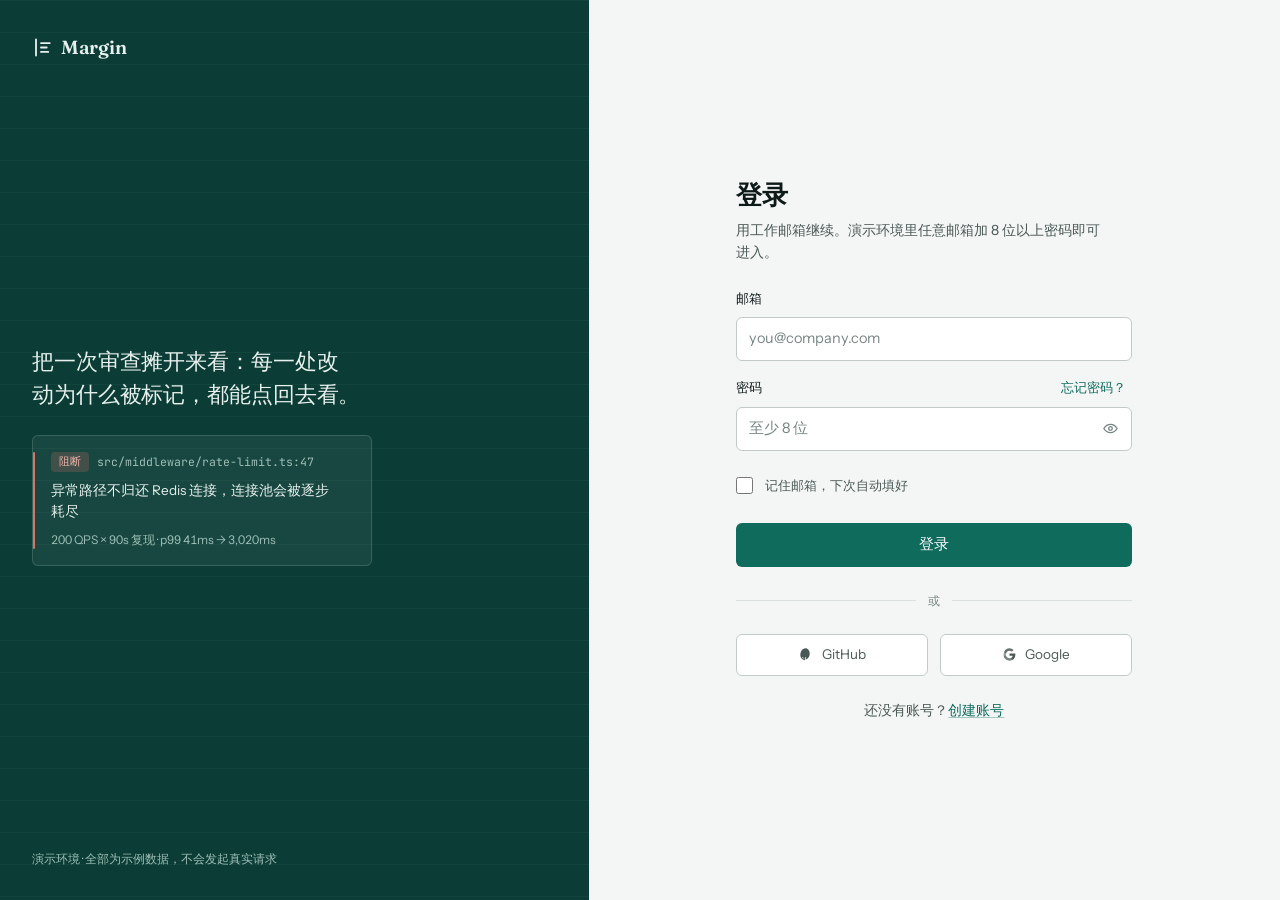
==== login.html @ 3e9572cc "feat: 代码审查 agent 前端原型（工作台 / 登录注册 / 模型配置中心） - 工作台：左侧空间栏、审查计划、可折叠工具调用、发现列表、输入坞与模型选择器  - 登录 / 注册：分屏布局、表" ====
<!DOCTYPE html>
<html lang="zh-CN">
  <head>
    <meta charset="UTF-8" />
    <meta name="viewport" content="width=device-width, initial-scale=1" />
    <meta name="theme-color" content="#0b3d36" />
    <meta name="description" content="登录 Margin，继续你的代码审查工作台。" />
    <title>登录 · Margin</title>

    <link rel="preconnect" href="https://fonts.googleapis.com" />
    <link rel="preconnect" href="https://fonts.gstatic.com" crossorigin />
    <link
      rel="stylesheet"
      href="https://fonts.googleapis.com/css2?family=Fraunces:opsz,wght@9..144,400..700&family=Instrument+Sans:wght@400;500;600&family=JetBrains+Mono:wght@400;500;600&display=swap"
    />

    <link rel="stylesheet" href="styles/tokens.css" />
    <link rel="stylesheet" href="styles/auth.css" />
  </head>

  <body class="auth-body">
    <main class="auth">
      <!-- ================= 左：样张台 ================= -->
      <aside class="auth__aside">
        <div class="auth__brand">
          <svg
            class="brand__mark"
            width="21"
            height="21"
            viewBox="0 0 22 22"
            aria-hidden="true"
            focusable="false"
          >
            <path d="M4.2 2.6v16.8" fill="none" stroke="currentColor" stroke-width="1.9" stroke-linecap="round" />
            <path d="M9.4 6.4h9.2" fill="none" stroke="currentColor" stroke-width="1.9" stroke-linecap="round" />
            <path d="M9.4 11h6" fill="none" stroke="currentColor" stroke-width="1.9" stroke-linecap="round" />
            <path d="M9.4 15.6h7.6" fill="none" stroke="currentColor" stroke-width="1.9" stroke-linecap="round" />
          </svg>
          <span class="auth__brand-name">Margin</span>
        </div>

        <div class="auth__pitch">
          <p class="auth__pitch-text">把一次审查摊开来看：每一处改动为什么被标记，都能点回去看。</p>

          <figure class="specimen">
            <span class="specimen__lane" aria-hidden="true"></span>
            <div class="specimen__body">
              <div class="specimen__head">
                <span class="specimen__sev">阻断</span>
                <span class="specimen__loc" translate="no">src/middleware/rate-limit.ts:47</span>
              </div>
              <p class="specimen__title">异常路径不归还 Redis 连接，连接池会被逐步耗尽</p>
              <p class="specimen__meta">200 QPS × 90s 复现 · p99 41ms → 3,020ms</p>
            </div>
          </figure>
        </div>

        <p class="auth__foot">演示环境 · 全部为示例数据，不会发起真实请求</p>
      </aside>

      <!-- ================= 右：表单 ================= -->
      <section class="auth__panel">
        <form class="auth__form" data-auth-form="login" novalidate>
          <header class="auth__head">
            <h1 class="auth__title">登录</h1>
            <p class="auth__sub">用工作邮箱继续。演示环境里任意邮箱加 8 位以上密码即可进入。</p>
          </header>

          <p class="form-note form-note--error" data-form-note role="alert" hidden></p>

          <div class="auth__fields">
            <div class="field" data-field="email">
              <label class="field__label" for="email">邮箱</label>
              <div class="input-wrap">
                <input
                  class="input"
                  id="email"
                  name="email"
                  type="email"
                  autocomplete="email"
                  spellcheck="false"
                  placeholder="you@company.com"
                  aria-describedby="email-error"
                />
              </div>
              <p class="field__error" id="email-error" hidden></p>
            </div>

            <div class="field" data-field="password">
              <div class="field__row">
                <label class="field__label" for="password">密码</label>
                <button class="field__link" type="button" data-forgot>忘记密码？</button>
              </div>
              <div class="input-wrap input-wrap--action">
                <input
                  class="input"
                  id="password"
                  name="password"
                  type="password"
                  autocomplete="current-password"
                  placeholder="至少 8 位"
                  aria-describedby="password-error"
                />
                <button
                  class="input-action"
                  type="button"
                  data-toggle-password="password"
                  aria-pressed="false"
                  aria-label="显示密码"
                >
                  <svg width="17" height="17" viewBox="0 0 18 18" aria-hidden="true" focusable="false">
                    <path
                      d="M2 9s2.6-4.4 7-4.4S16 9 16 9s-2.6 4.4-7 4.4S2 9 2 9z"
                      fill="none"
                      stroke="currentColor"
                      stroke-width="1.4"
                    />
                    <circle cx="9" cy="9" r="1.9" fill="none" stroke="currentColor" stroke-width="1.4" />
                  </svg>
                </button>
              </div>
              <p class="field__error" id="password-error" hidden></p>
            </div>
          </div>

          <label class="check">
            <input type="checkbox" data-remember />
            <span>记住邮箱，下次自动填好</span>
          </label>

          <button class="btn-primary" type="submit" data-submit>
            <span data-submit-label>登录</span>
          </button>

          <div class="auth__divider">或</div>

          <div class="oauth">
            <button class="oauth__btn" type="button" data-demo-enter>
              <svg width="15" height="15" viewBox="0 0 16 16" aria-hidden="true" focusable="false">
                <path
                  d="M8 1.4a6.6 6.6 0 0 0-2.09 12.86c.33.06.45-.14.45-.32v-1.13c-1.83.4-2.22-.88-2.22-.88-.3-.76-.73-.97-.73-.97-.6-.41.05-.4.05-.4.66.05 1 .68 1 .68.59 1 .01 1.55.63 1.55 1.05-.03 1.34-.67 1.36-1.37-.13-.55.62-.62.63-.62.03.35.63.2.63.35 0 .55-.1.62-.62.62v1.13c0 .18.12.38.46.32A6.6 6.6 0 0 0 8 1.4z"
                  fill="currentColor"
                />
              </svg>
              GitHub
            </button>
            <button class="oauth__btn" type="button" data-demo-enter>
              <svg width="15" height="15" viewBox="0 0 16 16" aria-hidden="true" focusable="false">
                <path
                  d="M14.2 8.2c0-.46-.04-.9-.12-1.33H8v2.52h3.47a2.97 2.97 0 0 1-1.29 1.95v1.62h2.09c1.22-1.13 1.93-2.78 1.93-4.76z"
                  fill="currentColor"
                />
                <path
                  d="M8 14.6c1.74 0 3.2-.58 4.27-1.57l-2.09-1.62c-.58.39-1.32.62-2.18.62-1.68 0-3.1-1.13-3.61-2.65H2.23v1.67A6.45 6.45 0 0 0 8 14.6z"
                  fill="currentColor"
                  opacity="0.75"
                />
                <path
                  d="M4.39 9.38a3.87 3.87 0 0 1 0-2.47V5.24H2.23a6.46 6.46 0 0 0 0 5.81l2.16-1.67z"
                  fill="currentColor"
                  opacity="0.55"
                />
                <path
                  d="M8 4.06c.95 0 1.8.33 2.47.97l1.85-1.85A6.42 6.42 0 0 0 8 1.4 6.45 6.45 0 0 0 2.23 5.24l2.16 1.67C4.9 5.2 6.32 4.06 8 4.06z"
                  fill="currentColor"
                  opacity="0.85"
                />
              </svg>
              Google
            </button>
          </div>

          <p class="auth__switch">还没有账号？<a href="register.html">创建账号</a></p>
        </form>
      </section>
    </main>

    <script src="scripts/auth.js"></script>
  </body>
</html>
---- styles/tokens.css ----
/* ==========================================================================
   Margin · 设计令牌
   方向：编辑部校样台（proofing desk）
   审查即校样 —— 冷纸底、墨色文字、批注式标记、有据可查的结构。
   ========================================================================== */

:root {
  color-scheme: light;

  /* --- 纸张与表面 ------------------------------------------------------ */
  --paper: #f4f6f5;          /* 页面底色：偏冷的灰白，不是米白 */
  --surface: #ffffff;        /* 卡片 / 输入区 */
  --surface-sunk: #e9edeb;   /* 内凹区域：代码块、行号列 */
  --surface-quiet: #f8faf9;  /* 次级卡片 */

  /* --- 墨色：偏青的中性，避免纯黑 -------------------------------------- */
  --ink: #0e1a18;
  --ink-2: #4b5956;          /* 正文次级 */
  --ink-3: #788683;          /* 元信息 */

  /* --- 界线 ------------------------------------------------------------ */
  --rule: #dbe1de;
  --rule-strong: #c2cbc7;

  /* --- 品牌：深青。刻意避开 AI 紫，也避开四个语义色相 ------------------ */
  --accent: #0f6b5c;
  --accent-deep: #0a5548;
  --accent-soft: #e2efeb;
  --on-accent: #ffffff;

  /* --- 审查严重级别：与品牌色分离，语义独占色相 ------------------------- */
  --blocker: #b3261e;
  --blocker-soft: #fae9e7;
  --warn: #96600a;
  --warn-soft: #faf0dc;
  --note: #5b4b8a;
  --note-soft: #ece9f5;
  --pass: #2f7d4f;
  --pass-soft: #e5f1e9;

  /* --- 字体：避开 Inter / Roboto 这类默认脸 ---------------------------- */
  --font-display: "Fraunces", "Songti SC", "Source Han Serif SC", Georgia, serif;
  --font-ui: "Instrument Sans", -apple-system, BlinkMacSystemFont, "Segoe UI",
    "PingFang SC", "Microsoft YaHei", sans-serif;
  --font-mono: "JetBrains Mono", ui-monospace, "Cascadia Mono", Consolas,
    "SF Mono", "Menlo", monospace;

  /* --- 空间节奏：4px 基准，故意不等距，制造层次 ------------------------- */
  --sp-1: 4px;
  --sp-2: 8px;
  --sp-3: 12px;
  --sp-4: 16px;
  --sp-5: 24px;
  --sp-6: 32px;
  --sp-7: 44px;
  --sp-8: 64px;

  /* --- 圆角：同心体系 outer = inner + padding -------------------------- */
  --r-sm: 4px;
  --r-md: 6px;
  --r-lg: 10px;

  /* --- 阴影：默认用边界分隔，只有浮层才用阴影加深度 -------------------- */
  --shadow-pop: 0 1px 2px rgba(14, 26, 24, 0.06),
    0 10px 28px -10px rgba(14, 26, 24, 0.16);
  --lane-w: 46px; /* 发现卡片的行号列宽度 */
  --rail-w: 268px; /* 左侧空间栏宽度 */

  /* --- 动效：命名缓动，指数衰减手感 ------------------------------------- */
  --ease-out: cubic-bezier(0.22, 0.61, 0.36, 1);
  --ease-out-quart: cubic-bezier(0.25, 1, 0.5, 1);
  --dur-fast: 120ms;
  --dur: 180ms;
  --dur-slow: 280ms;
}

/* ==========================================================================
   Reset
   ========================================================================== */

*,
*::before,
*::after {
  box-sizing: border-box;
}

html {
  -webkit-text-size-adjust: 100%;
  -webkit-font-smoothing: antialiased;
  -moz-osx-font-smoothing: grayscale;
}

body {
  margin: 0;
  min-height: 100dvh;
  background: var(--paper);
  color: var(--ink);
  font-family: var(--font-ui);
  font-size: 15px;
  line-height: 1.6;
  font-feature-settings: "cv05" 1;
}

h1,
h2,
h3,
h4,
p,
figure,
ul,
ol {
  margin: 0;
}

ul,
ol {
  padding: 0;
  list-style: none;
}

button,
input,
textarea,
select {
  font: inherit;
  color: inherit;
}

button {
  border: 0;
  background: none;
  cursor: pointer;
  touch-action: manipulation;
  -webkit-tap-highlight-color: transparent;
}

a {
  color: var(--accent);
  text-decoration-color: color-mix(in oklab, var(--accent) 35%, transparent);
  text-underline-offset: 2px;
}

svg {
  display: block;
  flex: none;
}

:focus-visible {
  outline: 2px solid var(--accent);
  outline-offset: 2px;
  border-radius: var(--r-sm);
}

/* 数字：计数器、耗时、行号、统计值都不许随位数跳动 */
.num,
time,
[data-num] {
  font-variant-numeric: tabular-nums;
}

.sr-only {
  position: absolute;
  width: 1px;
  height: 1px;
  padding: 0;
  margin: -1px;
  overflow: hidden;
  clip-path: inset(50%);
  white-space: nowrap;
  border: 0;
}

/* 标题与短文本：避免难看的断行 */
h1,
h2,
h3,
.heading {
  text-wrap: balance;
}

p,
li,
.body-text {
  text-wrap: pretty;
}

/* ==========================================================================
   动效降级
   ========================================================================== */

@media (prefers-reduced-motion: reduce) {
  *,
  *::before,
  *::after {
    animation-duration: 0.01ms !important;
    animation-iteration-count: 1 !important;
    transition-duration: 0.01ms !important;
    scroll-behavior: auto !important;
  }

  .is-animated {
    opacity: 1 !important;
    transform: none !important;
  }
}
---- styles/auth.css ----
/* ==========================================================================
   Margin · 登录 / 注册
   左侧深青样张台（放真实的审查发现），右侧表单。
   ========================================================================== */

.auth-body {
  background: var(--paper);
}

.auth {
  /* 左栏深青族，与产品品牌同源 */
  --aside-bg: #0b3d36;
  --aside-ink: #e7f0ed;
  --aside-ink-2: #9dbfb7;
  --aside-rule: rgba(231, 240, 237, 0.16);
  --aside-sev: #d8736a;

  display: grid;
  grid-template-columns: minmax(0, 46fr) minmax(0, 54fr);
  min-height: 100dvh;
}

/* ==========================================================================
   左栏：样张台
   ========================================================================== */

.auth__aside {
  position: relative;
  display: flex;
  flex-direction: column;
  justify-content: space-between;
  gap: var(--sp-7);
  padding: var(--sp-6);
  background: var(--aside-bg);
  color: var(--aside-ink);
  overflow: hidden;
}

/* 稿纸横线纹理：呼应「校样台」，纯装饰且不吃性能 */
.auth__aside::after {
  content: "";
  position: absolute;
  inset: 0;
  background-image: repeating-linear-gradient(
    to bottom,
    rgba(231, 240, 237, 0.035) 0 1px,
    transparent 1px 32px
  );
  pointer-events: none;
}

.auth__aside > * {
  position: relative;
  z-index: 1;
}

.auth__brand {
  display: flex;
  align-items: center;
  gap: var(--sp-2);
}

.auth__brand .brand__mark {
  color: var(--aside-ink);
}

.auth__brand-name {
  font-family: var(--font-display);
  font-size: 19px;
  font-weight: 600;
  letter-spacing: -0.015em;
}

.auth__pitch {
  display: grid;
  gap: var(--sp-5);
  max-width: 34ch;
}

.auth__pitch-text {
  font-family: var(--font-display);
  font-size: 22px;
  font-weight: 400;
  line-height: 1.5;
  letter-spacing: -0.005em;
  text-wrap: balance;
}

/* ---- 样张：一段真实的审查发现 ---- */

.specimen {
  display: grid;
  grid-template-columns: 2px minmax(0, 1fr);
  gap: var(--sp-4);
  margin: 0;
  padding: var(--sp-4) var(--sp-4) var(--sp-4) 0;
  border: 1px solid var(--aside-rule);
  border-radius: var(--r-md);
  background: rgba(231, 240, 237, 0.055);
}

.specimen__lane {
  border-radius: 2px;
  background: var(--aside-sev);
}

.specimen__body {
  display: grid;
  gap: var(--sp-2);
  min-width: 0;
}

.specimen__head {
  display: flex;
  align-items: center;
  gap: var(--sp-2);
  flex-wrap: wrap;
}

.specimen__sev {
  padding: 1px var(--sp-2) 2px;
  border-radius: var(--r-sm);
  background: rgba(216, 115, 106, 0.22);
  color: #f0b3ac;
  font-size: 11px;
  font-weight: 500;
}

.specimen__loc {
  color: var(--aside-ink-2);
  font-family: var(--font-mono);
  font-size: 11.5px;
}

.specimen__title {
  font-size: 13.5px;
  line-height: 1.55;
  text-wrap: pretty;
}

.specimen__meta {
  color: var(--aside-ink-2);
  font-size: 12px;
  font-variant-numeric: tabular-nums;
}

.auth__foot {
  color: var(--aside-ink-2);
  font-size: 12px;
}

/* ==========================================================================
   右栏：表单
   ========================================================================== */

.auth__panel {
  display: grid;
  place-items: center;
  padding: var(--sp-6) var(--sp-5);
}

.auth__form {
  width: min(100%, 396px);
  display: grid;
  gap: var(--sp-5);
}

.auth__head {
  display: grid;
  gap: var(--sp-2);
}

.auth__title {
  font-family: var(--font-display);
  font-size: 26px;
  font-weight: 600;
  letter-spacing: -0.015em;
  line-height: 1.25;
}

.auth__sub {
  color: var(--ink-2);
  font-size: 14px;
  text-wrap: pretty;
}

.auth__fields {
  display: grid;
  gap: var(--sp-4);
}

/* ---- 字段 ---- */

.field {
  display: grid;
  gap: var(--sp-2);
}

.field__row {
  display: flex;
  align-items: baseline;
  justify-content: space-between;
  gap: var(--sp-3);
}

.field__label {
  font-size: 13px;
  font-weight: 500;
  color: var(--ink);
}

.field__hint {
  color: var(--ink-3);
  font-size: 12px;
}

.field__link {
  font-size: 12.5px;
  color: var(--accent);
  transition-property: color;
  transition-duration: var(--dur-fast);
  transition-timing-function: var(--ease-out);
}

.field__link:hover {
  color: var(--accent-deep);
  text-decoration: underline;
  text-underline-offset: 2px;
}

.input-wrap {
  position: relative;
  display: flex;
  align-items: center;
}

.input {
  width: 100%;
  min-height: 44px;
  padding: 0 var(--sp-3);
  border: 1px solid var(--rule-strong);
  border-radius: var(--r-md);
  background: var(--surface);
  color: var(--ink);
  font-size: 14.5px;
  transition-property: border-color, box-shadow, background-color;
  transition-duration: var(--dur);
  transition-timing-function: var(--ease-out);
}

.input::placeholder {
  color: var(--ink-3);
}

.input:hover {
  border-color: var(--ink-3);
}

.input:focus {
  border-color: var(--accent);
  outline: none;
  box-shadow: 0 0 0 3px color-mix(in oklab, var(--accent) 16%, transparent);
}

.input-wrap--action .input {
  padding-inline-end: 46px;
}

.input-action {
  position: absolute;
  right: 2px;
  display: grid;
  place-items: center;
  width: 40px;
  height: 40px;
  border-radius: var(--r-md);
  color: var(--ink-3);
  transition-property: background-color, color;
  transition-duration: var(--dur-fast);
  transition-timing-function: var(--ease-out);
}

.input-action:hover {
  background: var(--surface-sunk);
  color: var(--ink);
}

/* 校验失败：错误用颜色 + 文案 + 图标，不只靠颜色 */
.input[aria-invalid="true"] {
  border-color: var(--blocker);
}

.input[aria-invalid="true"]:focus {
  box-shadow: 0 0 0 3px color-mix(in oklab, var(--blocker) 14%, transparent);
}

.field__error {
  display: flex;
  align-items: flex-start;
  gap: var(--sp-2);
  color: var(--blocker);
  font-size: 12.5px;
  line-height: 1.5;
}

.field__error[hidden] {
  display: none;
}

.field__error::before {
  content: "!";
  display: grid;
  place-items: center;
  flex: none;
  width: 14px;
  height: 14px;
  margin-top: 2px;
  border-radius: 50%;
  background: var(--blocker);
  color: var(--surface);
  font-size: 10px;
  font-weight: 700;
}

/* ---- 密码强度 ---- */

.strength {
  display: grid;
  grid-template-columns: repeat(4, minmax(0, 1fr)) auto;
  align-items: center;
  gap: var(--sp-2);
}

.strength[hidden] {
  display: none;
}

.strength__bar {
  height: 3px;
  border-radius: 2px;
  background: var(--rule);
  transition-property: background-color;
  transition-duration: var(--dur);
  transition-timing-function: var(--ease-out);
}

.strength__label {
  color: var(--ink-3);
  font-size: 11.5px;
  white-space: nowrap;
}

.strength[data-level="1"] .strength__bar:nth-child(-n + 1) {
  background: var(--blocker);
}

.strength[data-level="2"] .strength__bar:nth-child(-n + 2) {
  background: var(--warn);
}

.strength[data-level="3"] .strength__bar:nth-child(-n + 3) {
  background: var(--accent);
}

.strength[data-level="4"] .strength__bar {
  background: var(--pass);
}

/* ---- 勾选 ---- */

.check {
  display: flex;
  align-items: flex-start;
  gap: var(--sp-3);
  min-height: 24px;
  cursor: pointer;
  font-size: 13px;
  color: var(--ink-2);
  line-height: 1.55;
}

.check input {
  flex: none;
  width: 17px;
  height: 17px;
  margin: 2px 0 0;
  accent-color: var(--accent);
  cursor: pointer;
}

.check a {
  color: var(--accent);
}

/* ---- 按钮 ---- */

.btn-primary {
  display: flex;
  align-items: center;
  justify-content: center;
  gap: var(--sp-2);
  width: 100%;
  min-height: 44px;
  border-radius: var(--r-md);
  background: var(--accent);
  color: var(--on-accent);
  font-size: 14.5px;
  font-weight: 500;
  transition-property: background-color, transform;
  transition-duration: var(--dur-fast);
  transition-timing-function: var(--ease-out);
}

.btn-primary:hover:not([disabled]) {
  background: var(--accent-deep);
}

.btn-primary:active:not([disabled]) {
  transform: scale(0.985);
}

.btn-primary[disabled] {
  background: color-mix(in oklab, var(--accent) 55%, var(--rule));
  cursor: progress;
}

.spinner {
  width: 14px;
  height: 14px;
  border: 2px solid rgba(255, 255, 255, 0.35);
  border-top-color: #fff;
  border-radius: 50%;
  animation: spin 0.7s linear infinite;
}

@keyframes spin {
  to {
    transform: rotate(360deg);
  }
}

/* ---- 分隔与第三方 ---- */

.auth__divider {
  display: flex;
  align-items: center;
  gap: var(--sp-3);
  color: var(--ink-3);
  font-size: 12px;
}

.auth__divider::before,
.auth__divider::after {
  content: "";
  flex: 1 1 auto;
  height: 1px;
  background: var(--rule);
}

.oauth {
  display: grid;
  grid-template-columns: repeat(2, minmax(0, 1fr));
  gap: var(--sp-3);
}

.oauth__btn {
  display: flex;
  align-items: center;
  justify-content: center;
  gap: var(--sp-2);
  min-height: 42px;
  border: 1px solid var(--rule-strong);
  border-radius: var(--r-md);
  background: var(--surface);
  color: var(--ink-2);
  font-size: 13.5px;
  transition-property: border-color, color, background-color, transform;
  transition-duration: var(--dur-fast);
  transition-timing-function: var(--ease-out);
}

.oauth__btn:hover {
  border-color: var(--ink-3);
  color: var(--ink);
}

.oauth__btn:active {
  transform: scale(0.985);
}

/* ---- 底部切换 ---- */

.auth__switch {
  color: var(--ink-2);
  font-size: 13.5px;
  text-align: center;
}

.auth__switch a {
  font-weight: 500;
}

.auth__legal {
  color: var(--ink-3);
  font-size: 12px;
  line-height: 1.6;
  text-align: center;
  text-wrap: pretty;
}

/* 表单级提示（成功 / 失败汇总） */
.form-note {
  display: flex;
  align-items: flex-start;
  gap: var(--sp-2);
  padding: var(--sp-3);
  border-radius: var(--r-md);
  font-size: 13px;
  line-height: 1.55;
}

.form-note[hidden] {
  display: none;
}

.form-note--error {
  border: 1px solid color-mix(in oklab, var(--blocker) 30%, var(--rule));
  background: var(--blocker-soft);
  color: color-mix(in oklab, var(--blocker) 82%, var(--ink));
}

.form-note--hint {
  border: 1px solid var(--rule);
  background: var(--surface-quiet);
  color: var(--ink-2);
}

/* ==========================================================================
   响应式
   ========================================================================== */

@media (max-width: 900px) {
  .auth {
    grid-template-columns: minmax(0, 1fr);
    /* 单列时两行都是 auto，align-content 的默认 stretch 会平分多余空间，
       把深青头部拉高。这里显式让表单吃掉剩余高度。 */
    grid-template-rows: auto minmax(0, 1fr);
  }

  .auth__aside {
    justify-content: flex-start;
    gap: var(--sp-5);
    padding: var(--sp-5) var(--sp-5) var(--sp-6);
  }

  .auth__pitch {
    max-width: none;
  }

  .auth__pitch-text {
    font-size: 18px;
  }

  /* 窄屏藏掉样张，只留品牌与一句话 */
  .specimen,
  .auth__foot {
    display: none;
  }

  .auth__panel {
    /* 窄屏下表头顶对齐，避免与头部之间出现大片空白 */
    place-items: start center;
    padding: var(--sp-6) var(--sp-5) var(--sp-7);
  }
}

@media (min-width: 901px) {
  .auth__panel {
    padding-block: var(--sp-7);
  }
}
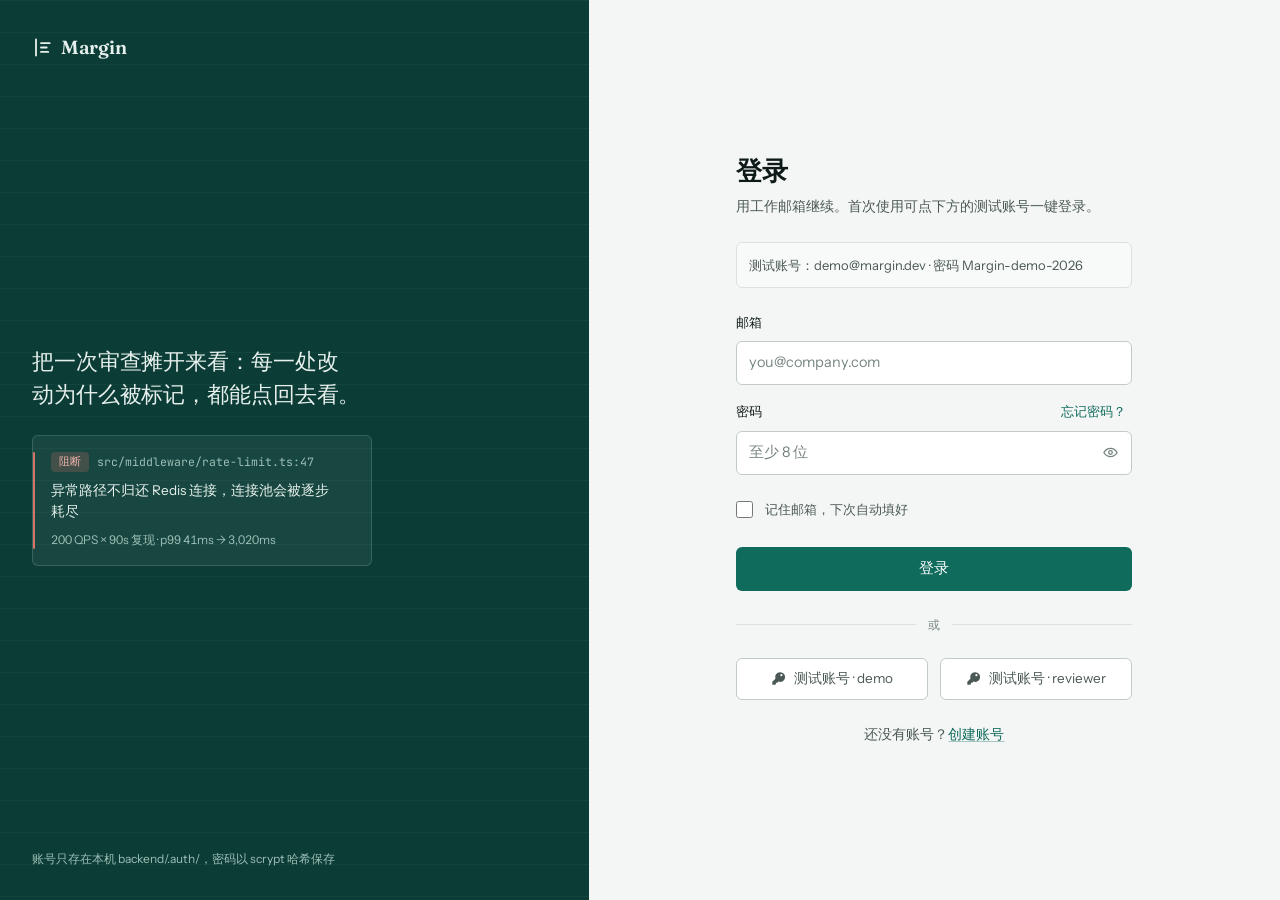
==== commit 6c88c787: "补上登录与注册：真认证（scrypt + 会话 Cookie），附测试账户 此前 login/register 是纯前端演示（auth.js 头部自己写着「不发任何真实请求」）， 任意邮箱加 8 位密" ====
--- a/login.html
+++ b/login.html
@@ -55,7 +55,7 @@
           </figure>
         </div>
 
-        <p class="auth__foot">演示环境 · 全部为示例数据，不会发起真实请求</p>
+        <p class="auth__foot">账号只存在本机 backend/.auth/，密码以 scrypt 哈希保存</p>
       </aside>
 
       <!-- ================= 右：表单 ================= -->
@@ -63,10 +63,14 @@
         <form class="auth__form" data-auth-form="login" novalidate>
           <header class="auth__head">
             <h1 class="auth__title">登录</h1>
-            <p class="auth__sub">用工作邮箱继续。演示环境里任意邮箱加 8 位以上密码即可进入。</p>
+            <p class="auth__sub">用工作邮箱继续。首次使用可点下方的测试账号一键登录。</p>
           </header>
 
           <p class="form-note form-note--error" data-form-note role="alert" hidden></p>
+
+          <!-- 账户与密码由 auth.js 从 DEMO_CREDENTIALS 渲染：显示的内容与
+               实际能登录的密码同源，避免「提示里写一个、后端存另一个」。 -->
+          <p class="form-note form-note--hint" data-demo-hint hidden></p>
 
           <div class="auth__fields">
             <div class="field" data-field="email">
@@ -135,38 +139,23 @@
           <div class="auth__divider">或</div>
 
           <div class="oauth">
-            <button class="oauth__btn" type="button" data-demo-enter>
+            <button class="oauth__btn" type="button" data-demo-enter="demo@margin.dev">
               <svg width="15" height="15" viewBox="0 0 16 16" aria-hidden="true" focusable="false">
                 <path
-                  d="M8 1.4a6.6 6.6 0 0 0-2.09 12.86c.33.06.45-.14.45-.32v-1.13c-1.83.4-2.22-.88-2.22-.88-.3-.76-.73-.97-.73-.97-.6-.41.05-.4.05-.4.66.05 1 .68 1 .68.59 1 .01 1.55.63 1.55 1.05-.03 1.34-.67 1.36-1.37-.13-.55.62-.62.63-.62.03.35.63.2.63.35 0 .55-.1.62-.62.62v1.13c0 .18.12.38.46.32A6.6 6.6 0 0 0 8 1.4z"
+                  d="M9.5 1.4a5.1 5.1 0 0 0-4.83 6.75L1.4 11.42V14.6h3.18l.62-.62v-1.55h1.55l1.24-1.24a5.1 5.1 0 1 0 1.51-9.79zm1.6 4.2a1.15 1.15 0 1 1 0-2.3 1.15 1.15 0 0 1 0 2.3z"
                   fill="currentColor"
                 />
               </svg>
-              GitHub
+              测试账号 · demo
             </button>
-            <button class="oauth__btn" type="button" data-demo-enter>
+            <button class="oauth__btn" type="button" data-demo-enter="reviewer@margin.dev">
               <svg width="15" height="15" viewBox="0 0 16 16" aria-hidden="true" focusable="false">
                 <path
-                  d="M14.2 8.2c0-.46-.04-.9-.12-1.33H8v2.52h3.47a2.97 2.97 0 0 1-1.29 1.95v1.62h2.09c1.22-1.13 1.93-2.78 1.93-4.76z"
+                  d="M9.5 1.4a5.1 5.1 0 0 0-4.83 6.75L1.4 11.42V14.6h3.18l.62-.62v-1.55h1.55l1.24-1.24a5.1 5.1 0 1 0 1.51-9.79zm1.6 4.2a1.15 1.15 0 1 1 0-2.3 1.15 1.15 0 0 1 0 2.3z"
                   fill="currentColor"
                 />
-                <path
-                  d="M8 14.6c1.74 0 3.2-.58 4.27-1.57l-2.09-1.62c-.58.39-1.32.62-2.18.62-1.68 0-3.1-1.13-3.61-2.65H2.23v1.67A6.45 6.45 0 0 0 8 14.6z"
-                  fill="currentColor"
-                  opacity="0.75"
-                />
-                <path
-                  d="M4.39 9.38a3.87 3.87 0 0 1 0-2.47V5.24H2.23a6.46 6.46 0 0 0 0 5.81l2.16-1.67z"
-                  fill="currentColor"
-                  opacity="0.55"
-                />
-                <path
-                  d="M8 4.06c.95 0 1.8.33 2.47.97l1.85-1.85A6.42 6.42 0 0 0 8 1.4 6.45 6.45 0 0 0 2.23 5.24l2.16 1.67C4.9 5.2 6.32 4.06 8 4.06z"
-                  fill="currentColor"
-                  opacity="0.85"
-                />
               </svg>
-              Google
+              测试账号 · reviewer
             </button>
           </div>
 
@@ -175,6 +164,7 @@
       </section>
     </main>
 
+    <script src="scripts/api.js"></script>
     <script src="scripts/auth.js"></script>
   </body>
 </html>
--- a/styles/tokens.css
+++ b/styles/tokens.css
@@ -27,6 +27,15 @@
   --accent-deep: #0a5548;
   --accent-soft: #e2efeb;
   --on-accent: #ffffff;
+
+  /* --- 当前助手的强调色 -------------------------------------------------
+     默认就是品牌色；切到另一个助手时由 body[data-agent="…"] 覆盖 --agent，
+     深/浅两档用 color-mix 从这一个值派生 —— 接新助手只换一个色值，
+     组件样式一行都不用改。见 scripts/agents.js 的 injectAccents。 */
+  --agent: var(--accent);
+  --agent-deep: var(--accent-deep);
+  --agent-soft: var(--accent-soft);
+  --agent-line: color-mix(in oklab, var(--agent) 30%, #ffffff);
 
   /* --- 审查严重级别：与品牌色分离，语义独占色相 ------------------------- */
   --blocker: #b3261e;
@@ -65,6 +74,7 @@
     0 10px 28px -10px rgba(14, 26, 24, 0.16);
   --lane-w: 46px; /* 发现卡片的行号列宽度 */
   --rail-w: 268px; /* 左侧空间栏宽度 */
+  --tray-w: 56px; /* 最左侧助手轨道宽度 */
 
   /* --- 动效：命名缓动，指数衰减手感 ------------------------------------- */
   --ease-out: cubic-bezier(0.22, 0.61, 0.36, 1);
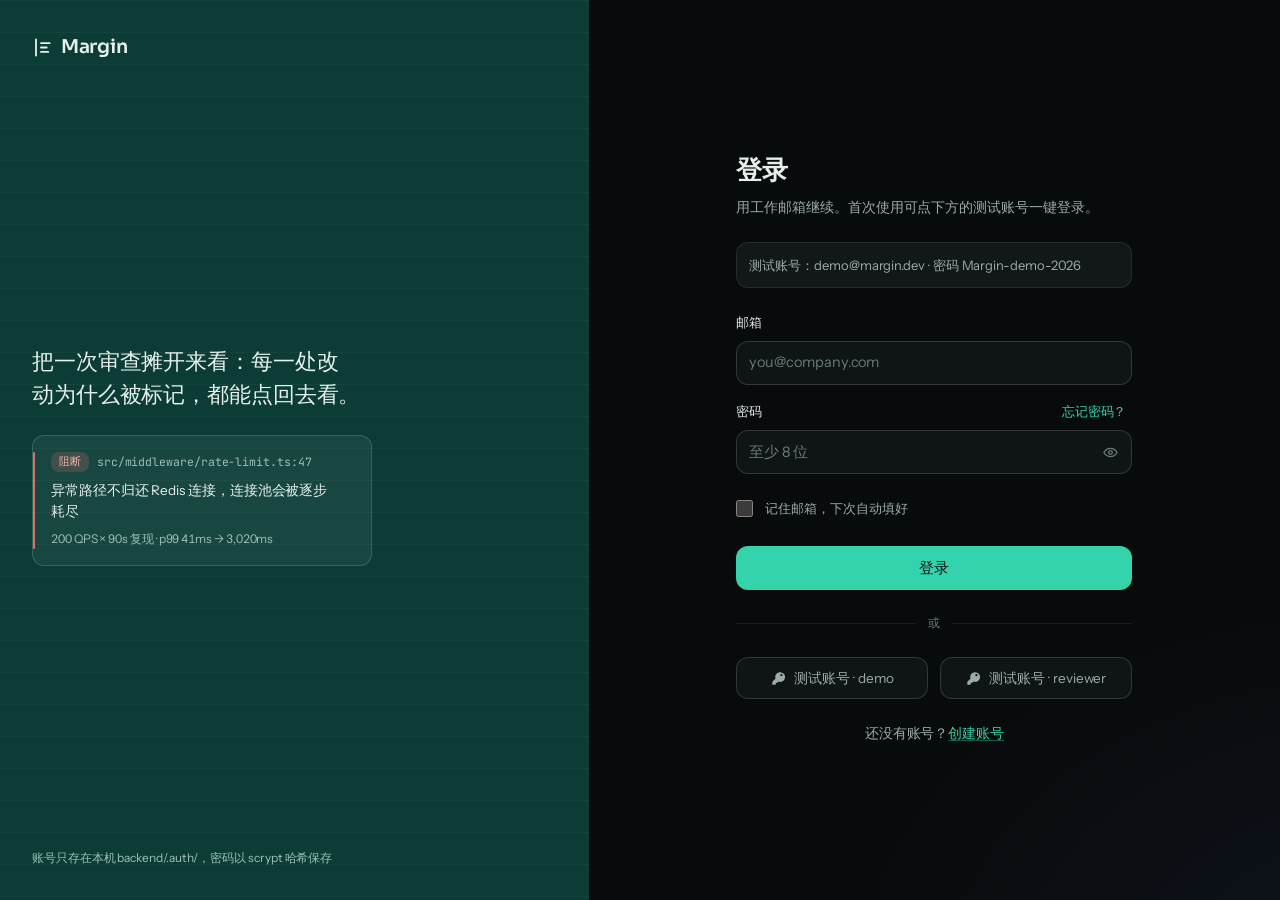
==== commit 8e48bac4: "清理旧代码，补齐开源标准：删死代码与一次性产物、加 LICENSE / CONTRIBUTING ## 删除的（44 个文件变动，净减 7679 行）  **旧原型** `mockups/`（5 个文" ====
--- a/login.html
+++ b/login.html
@@ -3,7 +3,12 @@
   <head>
     <meta charset="UTF-8" />
     <meta name="viewport" content="width=device-width, initial-scale=1" />
-    <meta name="theme-color" content="#0b3d36" />
+    <!-- 内联图标：不声明的话浏览器会去请求 /favicon.ico，每次开页面留一条 404 -->
+    <link
+      rel="icon"
+      href='data:image/svg+xml,<svg xmlns="http://www.w3.org/2000/svg" viewBox="0 0 16 16"><rect width="16" height="16" rx="3.5" fill="%230f6b5c"/><path d="M4.4 11.6V4.4l3.6 4.4 3.6-4.4v7.2" fill="none" stroke="%23ffffff" stroke-width="1.7" stroke-linecap="round" stroke-linejoin="round"/></svg>'
+    />
+    <meta name="theme-color" content="#080b0c" />
     <meta name="description" content="登录 Margin，继续你的代码审查工作台。" />
     <title>登录 · Margin</title>
 
@@ -11,7 +16,7 @@
     <link rel="preconnect" href="https://fonts.gstatic.com" crossorigin />
     <link
       rel="stylesheet"
-      href="https://fonts.googleapis.com/css2?family=Fraunces:opsz,wght@9..144,400..700&family=Instrument+Sans:wght@400;500;600&family=JetBrains+Mono:wght@400;500;600&display=swap"
+      href="https://fonts.googleapis.com/css2?family=Sora:wght@400;500;600&family=Instrument+Sans:wght@400;500;600&family=JetBrains+Mono:wght@400;500&display=swap"
     />
 
     <link rel="stylesheet" href="styles/tokens.css" />
--- a/styles/tokens.css
+++ b/styles/tokens.css
@@ -1,60 +1,87 @@
 /* ==========================================================================
    Margin · 设计令牌
-   方向：编辑部校样台（proofing desk）
-   审查即校样 —— 冷纸底、墨色文字、批注式标记、有据可查的结构。
+   --------------------------------------------------------------------------
+   方向：**玻璃仪表台**（glass instrument panel）
+
+   这一版与上一版（编辑部校样台）的差别是结构性的，不是换色：
+   上一版把「纸张」当基底，所有分隔靠界线；这一版把「深色石墨」当基底，
+   让**浮层是玻璃、内容是实体**。
+
+   为什么只用玻璃做浮层：毛玻璃一旦铺满每个卡片，层级就全平了 ——
+   屏幕上所有东西都在发虚光，眼睛找不到落点。所以：
+
+     · 玻璃 = 顶栏、输入坞、浮层、模型菜单、运行条（这些是「浮在内容之上」的）
+     · 实体 = 发现卡、工具步、计划项、蓝图节点（这些是「内容本身」）
+
+   品牌色沿用深青（favicon 与既有材料一致），深色下提亮到薄荷青以保证对比度；
+   强调色仍由每个 Agent 自己声明（--agent），组件不感知具体助手。
    ========================================================================== */
 
 :root {
-  color-scheme: light;
-
-  /* --- 纸张与表面 ------------------------------------------------------ */
-  --paper: #f4f6f5;          /* 页面底色：偏冷的灰白，不是米白 */
-  --surface: #ffffff;        /* 卡片 / 输入区 */
-  --surface-sunk: #e9edeb;   /* 内凹区域：代码块、行号列 */
-  --surface-quiet: #f8faf9;  /* 次级卡片 */
-
-  /* --- 墨色：偏青的中性，避免纯黑 -------------------------------------- */
-  --ink: #0e1a18;
-  --ink-2: #4b5956;          /* 正文次级 */
-  --ink-3: #788683;          /* 元信息 */
-
-  /* --- 界线 ------------------------------------------------------------ */
-  --rule: #dbe1de;
-  --rule-strong: #c2cbc7;
-
-  /* --- 品牌：深青。刻意避开 AI 紫，也避开四个语义色相 ------------------ */
-  --accent: #0f6b5c;
-  --accent-deep: #0a5548;
-  --accent-soft: #e2efeb;
-  --on-accent: #ffffff;
-
-  /* --- 当前助手的强调色 -------------------------------------------------
-     默认就是品牌色；切到另一个助手时由 body[data-agent="…"] 覆盖 --agent，
-     深/浅两档用 color-mix 从这一个值派生 —— 接新助手只换一个色值，
-     组件样式一行都不用改。见 scripts/agents.js 的 injectAccents。 */
+  color-scheme: dark;
+
+  /* --- 基底：不用纯黑。偏蓝绿的石墨，才托得住玻璃 ---------------------- */
+  --canvas: #080b0c;
+  --canvas-deep: #050708;
+  --paper: var(--canvas); /* 兼容旧页面（auth / settings）的变量名 */
+  --substrate-1: rgba(47, 214, 173, 0.09); /* 左上冷光 */
+  --substrate-2: rgba(96, 128, 255, 0.07); /* 右下冷光 */
+
+  /* --- 实体表面：内容落在这上面，必须够实，不能透 ---------------------- */
+  --surface: #0f1415;
+  --surface-quiet: #12181a;
+  --surface-sunk: #0a0e0f;
+
+  /* --- 玻璃：只给浮层用 -------------------------------------------------- */
+  --glass-fill: rgba(255, 255, 255, 0.045);
+  --glass-fill-strong: rgba(255, 255, 255, 0.075);
+  --glass-fill-quiet: rgba(255, 255, 255, 0.028);
+  --glass-highlight: rgba(255, 255, 255, 0.09); /* 上缘内高光 */
+  --glass-blur: 22px;
+  --glass-sat: 150%;
+
+  /* --- 墨色：中性偏青，避免纯白刺眼 ------------------------------------ */
+  --ink: #e7edeb;
+  --ink-2: #9daba8;
+  --ink-3: #6b7976;
+  --ink-inv: #07120f;
+
+  /* --- 界线：发丝级（1px 半透明），分隔靠它，不靠阴影 ------------------ */
+  --rule: rgba(255, 255, 255, 0.08);
+  --rule-strong: rgba(255, 255, 255, 0.15);
+  --rule-soft: rgba(255, 255, 255, 0.05);
+
+  /* --- 品牌：深青在深色底上不够亮，提亮到薄荷青 ------------------------ */
+  --accent: #35d3ab;
+  --accent-deep: #6ee7c4;
+  --accent-soft: rgba(53, 211, 171, 0.14);
+  --on-accent: #04120e;
+
+  /* --- 当前助手的强调色（由 body[data-agent] 注入）--------------------- */
   --agent: var(--accent);
   --agent-deep: var(--accent-deep);
   --agent-soft: var(--accent-soft);
-  --agent-line: color-mix(in oklab, var(--agent) 30%, #ffffff);
-
-  /* --- 审查严重级别：与品牌色分离，语义独占色相 ------------------------- */
-  --blocker: #b3261e;
-  --blocker-soft: #fae9e7;
-  --warn: #96600a;
-  --warn-soft: #faf0dc;
-  --note: #5b4b8a;
-  --note-soft: #ece9f5;
-  --pass: #2f7d4f;
-  --pass-soft: #e5f1e9;
-
-  /* --- 字体：避开 Inter / Roboto 这类默认脸 ---------------------------- */
-  --font-display: "Fraunces", "Songti SC", "Source Han Serif SC", Georgia, serif;
+  --agent-line: color-mix(in oklab, var(--agent) 38%, transparent);
+  --agent-glow: color-mix(in oklab, var(--agent) 22%, transparent);
+
+  /* --- 严重级别：语义独占色相，与品牌色分开 ---------------------------- */
+  --blocker: #ff6f6b;
+  --blocker-soft: rgba(255, 111, 107, 0.13);
+  --warn: #f2b544;
+  --warn-soft: rgba(242, 181, 68, 0.13);
+  --note: #a78bfa;
+  --note-soft: rgba(167, 139, 250, 0.14);
+  --pass: #4ade80;
+  --pass-soft: rgba(74, 222, 128, 0.13);
+
+  /* --- 字体：三族分工（展示 / 界面 / 等宽）----------------------------- */
+  --font-display: "Sora", "PingFang SC", "Microsoft YaHei", sans-serif;
   --font-ui: "Instrument Sans", -apple-system, BlinkMacSystemFont, "Segoe UI",
     "PingFang SC", "Microsoft YaHei", sans-serif;
-  --font-mono: "JetBrains Mono", ui-monospace, "Cascadia Mono", Consolas,
-    "SF Mono", "Menlo", monospace;
-
-  /* --- 空间节奏：4px 基准，故意不等距，制造层次 ------------------------- */
+  --font-mono: "JetBrains Mono", ui-monospace, "SF Mono", "Cascadia Mono",
+    Consolas, monospace;
+
+  /* --- 空间：4px 基准 --------------------------------------------------- */
   --sp-1: 4px;
   --sp-2: 8px;
   --sp-3: 12px;
@@ -65,23 +92,87 @@
   --sp-8: 64px;
 
   /* --- 圆角：同心体系 outer = inner + padding -------------------------- */
-  --r-sm: 4px;
-  --r-md: 6px;
-  --r-lg: 10px;
-
-  /* --- 阴影：默认用边界分隔，只有浮层才用阴影加深度 -------------------- */
-  --shadow-pop: 0 1px 2px rgba(14, 26, 24, 0.06),
-    0 10px 28px -10px rgba(14, 26, 24, 0.16);
-  --lane-w: 46px; /* 发现卡片的行号列宽度 */
-  --rail-w: 268px; /* 左侧空间栏宽度 */
-  --tray-w: 56px; /* 最左侧助手轨道宽度 */
-
-  /* --- 动效：命名缓动，指数衰减手感 ------------------------------------- */
+  --r-xs: 5px;
+  --r-sm: 8px;
+  --r-md: 12px;
+  --r-lg: 16px;
+  --r-xl: 22px;
+  --r-pill: 999px;
+
+  /* --- 阴影：实体用浅阴影，玻璃靠 blur + 内高光，不叠厚阴影 ------------ */
+  --elev-1: 0 1px 2px rgba(0, 0, 0, 0.4);
+  --elev-2: 0 2px 6px -2px rgba(0, 0, 0, 0.5), 0 12px 28px -18px rgba(0, 0, 0, 0.8);
+  --elev-3: 0 8px 24px -8px rgba(0, 0, 0, 0.6), 0 32px 64px -32px rgba(0, 0, 0, 0.9);
+  --shadow-pop: var(--elev-3);
+  --shadow-inset-top: inset 0 1px 0 var(--glass-highlight);
+
+  --lane-w: 46px;
+  --rail-w: 268px;
+  --tray-w: 60px;
+
+  /* --- 动效：指数衰减，只动 transform / opacity / color ----------------- */
   --ease-out: cubic-bezier(0.22, 0.61, 0.36, 1);
   --ease-out-quart: cubic-bezier(0.25, 1, 0.5, 1);
-  --dur-fast: 120ms;
-  --dur: 180ms;
-  --dur-slow: 280ms;
+  --ease-out-expo: cubic-bezier(0.16, 1, 0.3, 1);
+  --dur-fast: 130ms;
+  --dur: 200ms;
+  --dur-slow: 320ms;
+}
+
+/* ==========================================================================
+   浅色模式：同一套结构，把「石墨」换成「冷雾玻璃」
+   —— 不是去掉玻璃，而是让玻璃在浅底上靠白色高光与低饱和阴影成立。
+   ========================================================================== */
+
+[data-theme="light"] {
+  color-scheme: light;
+
+  --canvas: #e9edeb;
+  --canvas-deep: #e2e7e5;
+  --paper: var(--canvas);
+  --substrate-1: rgba(15, 107, 92, 0.1);
+  --substrate-2: rgba(74, 105, 190, 0.07);
+
+  --surface: #ffffff;
+  --surface-quiet: #f7f9f8;
+  --surface-sunk: #e6ebe9;
+
+  --glass-fill: rgba(255, 255, 255, 0.62);
+  --glass-fill-strong: rgba(255, 255, 255, 0.82);
+  --glass-fill-quiet: rgba(255, 255, 255, 0.45);
+  --glass-highlight: rgba(255, 255, 255, 0.9);
+  --glass-blur: 18px;
+  --glass-sat: 165%;
+
+  --ink: #0b1512;
+  --ink-2: #465552;
+  --ink-3: #73817e;
+  --ink-inv: #ffffff;
+
+  --rule: rgba(11, 34, 29, 0.1);
+  --rule-strong: rgba(11, 34, 29, 0.18);
+  --rule-soft: rgba(11, 34, 29, 0.06);
+
+  --accent: #0f6b5c;
+  --accent-deep: #0a5548;
+  --accent-soft: #e2efeb;
+  --on-accent: #ffffff;
+
+  --blocker: #b3261e;
+  --blocker-soft: #fae9e7;
+  --warn: #8a5a08;
+  --warn-soft: #faf0dc;
+  --note: #5b4b8a;
+  --note-soft: #ece9f5;
+  --pass: #2f7d4f;
+  --pass-soft: #e5f1e9;
+
+  --elev-1: 0 1px 2px rgba(11, 34, 29, 0.06);
+  --elev-2: 0 2px 6px -2px rgba(11, 34, 29, 0.1),
+    0 14px 30px -20px rgba(11, 34, 29, 0.28);
+  --elev-3: 0 10px 24px -10px rgba(11, 34, 29, 0.16),
+    0 32px 64px -34px rgba(11, 34, 29, 0.32);
+  --shadow-inset-top: inset 0 1px 0 #ffffff;
 }
 
 /* ==========================================================================
@@ -98,17 +189,34 @@
   -webkit-text-size-adjust: 100%;
   -webkit-font-smoothing: antialiased;
   -moz-osx-font-smoothing: grayscale;
+  text-rendering: optimizeLegibility;
 }
 
 body {
   margin: 0;
   min-height: 100dvh;
-  background: var(--paper);
+  background: var(--canvas);
   color: var(--ink);
   font-family: var(--font-ui);
-  font-size: 15px;
-  line-height: 1.6;
-  font-feature-settings: "cv05" 1;
+  font-size: 14.5px;
+  line-height: 1.58;
+  letter-spacing: -0.005em;
+  font-feature-settings: "cv05" 1, "ss01" 1;
+  overflow: hidden;
+}
+
+/* 基底的两团冷光：玻璃要「透出一点东西」才像玻璃。
+   固定定位、不参与布局、不拦截事件。 */
+body::before {
+  content: "";
+  position: fixed;
+  inset: 0;
+  z-index: -1;
+  pointer-events: none;
+  background:
+    radial-gradient(760px 520px at 8% -6%, var(--substrate-1), transparent 62%),
+    radial-gradient(900px 620px at 108% 108%, var(--substrate-2), transparent 60%),
+    var(--canvas);
 }
 
 h1,
@@ -118,7 +226,8 @@
 p,
 figure,
 ul,
-ol {
+ol,
+blockquote {
   margin: 0;
 }
 
@@ -134,6 +243,7 @@
 select {
   font: inherit;
   color: inherit;
+  letter-spacing: inherit;
 }
 
 button {
@@ -145,8 +255,8 @@
 }
 
 a {
-  color: var(--accent);
-  text-decoration-color: color-mix(in oklab, var(--accent) 35%, transparent);
+  color: var(--agent);
+  text-decoration-color: color-mix(in oklab, var(--agent) 40%, transparent);
   text-underline-offset: 2px;
 }
 
@@ -155,10 +265,52 @@
   flex: none;
 }
 
+img {
+  /* 图片描边用中性透明色，不用品牌色染色 */
+  outline: 1px solid rgba(0, 0, 0, 0.1);
+  outline-offset: -1px;
+}
+
+[data-theme="light"] img {
+  outline-color: rgba(0, 0, 0, 0.08);
+}
+
+::selection {
+  background: color-mix(in oklab, var(--agent) 28%, transparent);
+  color: var(--ink);
+}
+
 :focus-visible {
-  outline: 2px solid var(--accent);
+  outline: 2px solid var(--agent);
   outline-offset: 2px;
   border-radius: var(--r-sm);
+}
+
+/* 细滚动条：深色底上默认滚动条像一条白杠，很破坏玻璃感 */
+* {
+  scrollbar-width: thin;
+  scrollbar-color: var(--rule-strong) transparent;
+}
+
+::-webkit-scrollbar {
+  width: 10px;
+  height: 10px;
+}
+
+::-webkit-scrollbar-track {
+  background: transparent;
+}
+
+::-webkit-scrollbar-thumb {
+  background: var(--rule-strong);
+  border: 3px solid transparent;
+  border-radius: var(--r-pill);
+  background-clip: content-box;
+}
+
+::-webkit-scrollbar-thumb:hover {
+  background: color-mix(in oklab, var(--ink-3) 70%, transparent);
+  background-clip: content-box;
 }
 
 /* 数字：计数器、耗时、行号、统计值都不许随位数跳动 */
@@ -166,6 +318,7 @@
 time,
 [data-num] {
   font-variant-numeric: tabular-nums;
+  font-feature-settings: "tnum" 1;
 }
 
 .sr-only {
@@ -181,16 +334,18 @@
 }
 
 /* 标题与短文本：避免难看的断行 */
+/* 标题与短文本：避免难看的断行。
+   只挂在语义元素上，不额外约定 .heading / .body-text 这类别名 ——
+   别名没人用，却让人以为需要同时维护两套。 */
 h1,
 h2,
-h3,
-.heading {
+h3 {
   text-wrap: balance;
 }
 
 p,
 li,
-.body-text {
+dd {
   text-wrap: pretty;
 }
 
--- a/styles/auth.css
+++ b/styles/auth.css
@@ -500,14 +500,6 @@
   font-weight: 500;
 }
 
-.auth__legal {
-  color: var(--ink-3);
-  font-size: 12px;
-  line-height: 1.6;
-  text-align: center;
-  text-wrap: pretty;
-}
-
 /* 表单级提示（成功 / 失败汇总） */
 .form-note {
   display: flex;
